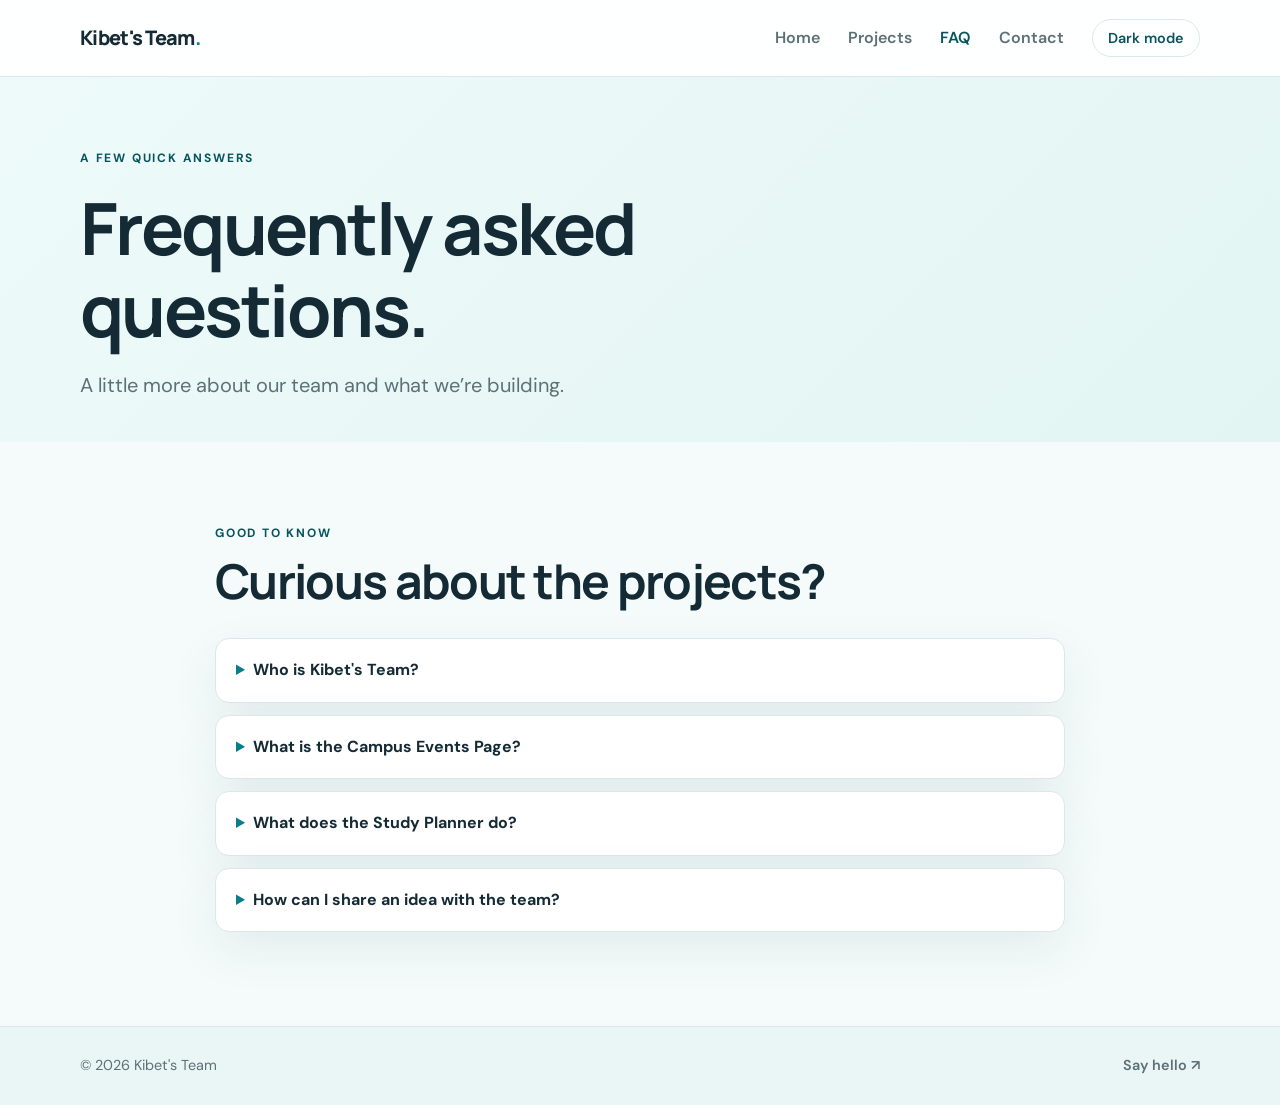
==== faq.html @ c1397e11 "Build Kibet's Team website" ====
<!doctype html>
<html lang="en">
  <head>
    <meta charset="UTF-8" />
    <meta name="viewport" content="width=device-width, initial-scale=1.0" />
    <meta
      name="description"
      content="Frequently asked questions about Kibet's Team and our student web projects."
    />
    <title>FAQ | Kibet's Team</title>
    <link rel="stylesheet" href="css/styles.css" />
    <script src="js/script.js" defer></script>
  </head>
  <body>
    <a class="skip-link" href="#main">Skip to main content</a>
    <header class="site-header">
      <div class="container header-inner">
        <a class="logo" href="index.html">Kibet's Team<span>.</span></a
        ><button
          class="nav-toggle"
          type="button"
          aria-expanded="false"
          aria-controls="site-nav"
        >
          Menu
        </button>
        <nav id="site-nav" class="site-nav" aria-label="Main">
          <ul>
            <li><a href="index.html">Home</a></li>
            <li><a href="projects.html">Projects</a></li>
            <li><a href="faq.html" aria-current="page">FAQ</a></li>
            <li><a href="contact.html">Contact</a></li>
          </ul>
        </nav>
        <button class="theme-toggle" type="button" aria-pressed="false">
          Dark mode
        </button>
      </div>
    </header>
    <main id="main">
      <section class="page-hero">
        <div class="container">
          <p class="eyebrow">A FEW QUICK ANSWERS</p>
          <h1>Frequently asked questions.</h1>
          <p class="lead">
            A little more about our team and what we’re building.
          </p>
        </div>
      </section>
      <section class="container section faq-list" aria-labelledby="faq-heading">
        <p class="eyebrow">GOOD TO KNOW</p>
        <h2 id="faq-heading">Curious about the projects?</h2>
        <details class="faq-item">
          <summary>Who is Kibet's Team?</summary>
          <p>
            We are Amani Kibet and Noman Keli, Computer Science students
            learning web technologies through small, useful projects.
          </p>
        </details>
        <details class="faq-item">
          <summary>What is the Campus Events Page?</summary>
          <p>
            It is our campus-life project idea for helping students discover
            talks, clubs, sports, and other activities in one place.
          </p>
        </details>
        <details class="faq-item">
          <summary>What does the Study Planner do?</summary>
          <p>
            It is a productivity project idea for organising assignments,
            revision, and study sessions across the week.
          </p>
        </details>
        <details class="faq-item">
          <summary>How can I share an idea with the team?</summary>
          <p>
            Visit our Contact page and use the form to write your suggestion.
            The current form is a front-end demonstration and does not send data
            to a server yet.
          </p>
        </details>
      </section>
    </main>
    <footer class="site-footer">
      <div class="container footer-inner">
        <p>© <span id="year">2026</span> Kibet's Team</p>
        <a href="contact.html">Say hello <span aria-hidden="true">↗</span></a>
      </div>
    </footer>
  </body>
</html>
---- css/styles.css ----
@import url("https://fonts.googleapis.com/css2?family=DM+Sans:wght@400;500;600;700&family=Manrope:wght@400;500;600;700;800&display=swap");
:root {
  color-scheme: light;
  --color-primary: #087e8b;
  --color-primary-dark: #07545e;
  --ink: #142b35;
  --muted: #5c7078;
  --paper: #f5fbfb;
  --surface: #fff;
  --line: #d9e8e9;
  --accent: #c7f0ee;
  --shadow: 0 18px 50px rgba(15, 62, 70, 0.08);
  --radius: 20px;
}
* {
  box-sizing: border-box;
}
html {
  scroll-behavior: smooth;
}
body {
  margin: 0;
  background: var(--paper);
  color: var(--ink);
  font-family: "DM Sans", sans-serif;
  line-height: 1.65;
}
h1,
h2,
h3,
.logo {
  font-family: Manrope, sans-serif;
  line-height: 1.14;
  letter-spacing: -0.035em;
}
h1 {
  font-size: clamp(2.7rem, 7vw, 5.5rem);
  max-width: 850px;
  margin: 0.25em 0;
}
h2 {
  font-size: clamp(2rem, 4vw, 3rem);
  margin: 0.2em 0 0.5em;
}
h3 {
  font-size: 1.3rem;
  margin: 0.25rem 0;
}
.container {
  width: min(1120px, calc(100% - 40px));
  margin-inline: auto;
}
.site-header {
  background: rgba(255, 255, 255, 0.91);
  border-bottom: 1px solid var(--line);
  position: sticky;
  top: 0;
  z-index: 5;
  backdrop-filter: blur(14px);
}
.header-inner {
  min-height: 76px;
  display: flex;
  align-items: center;
  gap: 28px;
}
.logo {
  font-weight: 800;
  text-decoration: none;
  color: var(--ink);
  font-size: 1.25rem;
  margin-right: auto;
}
.logo span {
  color: var(--color-primary);
}
.site-nav ul {
  display: flex;
  gap: 28px;
  list-style: none;
  margin: 0;
  padding: 0;
}
.site-nav a,
.footer-inner a {
  color: var(--muted);
  text-decoration: none;
  font-weight: 600;
}
.site-nav a:hover,
.site-nav a[aria-current="page"],
.footer-inner a:hover {
  color: var(--color-primary-dark);
}
a:focus-visible,
button:focus-visible,
input:focus-visible,
textarea:focus-visible {
  outline: 3px solid #f0a93b;
  outline-offset: 3px;
}
.nav-toggle {
  display: none;
}
.theme-toggle,
.filter-button {
  background: transparent;
  color: var(--color-primary-dark);
  border: 1px solid var(--line);
  border-radius: 999px;
  padding: 9px 15px;
  font:
    600 0.9rem "DM Sans",
    sans-serif;
  cursor: pointer;
}
.hero {
  padding: 100px 0 112px;
  background:
    radial-gradient(ellipse at 85% 20%, #c9f1ee 0, transparent 36%),
    linear-gradient(135deg, #f0fbfa, #e8f6f6);
}
.hero-inner {
  position: relative;
}
.eyebrow {
  font-size: 0.75rem;
  letter-spacing: 0.15em;
  font-weight: 700;
  color: var(--color-primary-dark);
  margin: 0 0 10px;
}
.lead {
  font-size: clamp(1.05rem, 2vw, 1.25rem);
  color: var(--muted);
  max-width: 640px;
  margin: 0 0 28px;
}
.button {
  display: inline-flex;
  align-items: center;
  gap: 22px;
  background: var(--color-primary);
  color: white;
  border: 0;
  border-radius: 999px;
  padding: 13px 20px;
  text-decoration: none;
  font:
    700 1rem "DM Sans",
    sans-serif;
  cursor: pointer;
  transition:
    transform 0.2s,
    background 0.2s;
}
.button:hover {
  background: var(--color-primary-dark);
  transform: translateY(-2px);
}
.section {
  padding-top: 82px;
  padding-bottom: 82px;
}
.section-heading {
  margin-bottom: 26px;
}
.team-grid {
  display: grid;
  grid-template-columns: repeat(2, minmax(0, 1fr));
  gap: 22px;
}
.card,
.contact-form {
  background: var(--surface);
  border: 1px solid var(--line);
  border-radius: var(--radius);
  padding: 28px;
  box-shadow: var(--shadow);
}
.profile-card p:last-child {
  color: var(--muted);
  margin-bottom: 0;
}
.role {
  color: var(--color-primary-dark);
  font-size: 0.86rem;
  font-weight: 700;
  margin: 14px 0 4px;
}
.avatar {
  width: 58px;
  height: 58px;
  border-radius: 18px;
  background: var(--accent);
  color: var(--color-primary-dark);
  display: grid;
  place-items: center;
  font-weight: 800;
  font-size: 1.15rem;
}
.avatar-alt {
  background: #dce9fd;
  color: #315687;
}
.learning {
  display: grid;
  grid-template-columns: 1fr 1fr;
  gap: 50px;
  align-items: start;
  border-top: 1px solid var(--line);
}
.skill-list {
  list-style: none;
  padding: 0;
  margin: 0;
}
.skill-list li {
  display: flex;
  gap: 22px;
  border-bottom: 1px solid var(--line);
  padding: 12px 0;
}
.skill-list strong {
  min-width: 115px;
  color: var(--color-primary-dark);
}
.skill-list span {
  color: var(--muted);
}
.site-footer {
  background: #eaf5f5;
  border-top: 1px solid var(--line);
}
.footer-inner {
  min-height: 78px;
  display: flex;
  align-items: center;
  justify-content: space-between;
  color: var(--muted);
  font-size: 0.9rem;
}
.footer-inner p {
  margin: 0;
}
.page-hero {
  padding: 72px 0 40px;
  background: linear-gradient(135deg, #eefafa, #e2f5f3);
}
.page-hero h1 {
  font-size: clamp(2.6rem, 6vw, 4.5rem);
}
.page-hero .lead {
  margin-bottom: 0;
}
.search-label {
  display: block;
  font-weight: 700;
  margin-bottom: 7px;
}
.search-input,
.form-field input,
.form-field textarea {
  width: 100%;
  font: inherit;
  color: var(--ink);
  background: var(--surface);
  border: 1px solid #b9ced0;
  border-radius: 12px;
  padding: 12px 14px;
}
.search-input {
  max-width: 540px;
}
.filter-bar {
  display: flex;
  gap: 10px;
  flex-wrap: wrap;
  margin: 22px 0 8px;
}
.filter-button:hover,
.filter-button.is-active {
  background: var(--color-primary-dark);
  border-color: var(--color-primary-dark);
  color: white;
}
.result-count {
  font-size: 0.9rem;
  color: var(--muted);
  min-height: 1.5em;
}
.project-grid {
  display: grid;
  grid-template-columns: repeat(3, minmax(0, 1fr));
  gap: 18px;
  margin-top: 18px;
}
.project-card {
  min-height: 225px;
  display: flex;
  flex-direction: column;
}
.project-card .tag {
  font-size: 0.75rem;
  text-transform: uppercase;
  letter-spacing: 0.12em;
  color: var(--color-primary-dark);
  font-weight: 700;
}
.project-card p {
  color: var(--muted);
}
.project-card .project-status {
  margin-top: auto;
  font-size: 0.83rem;
  font-weight: 700;
  color: var(--color-primary-dark);
}
.contact-layout {
  display: grid;
  grid-template-columns: 0.8fr 1.2fr;
  gap: 64px;
  align-items: start;
}
.contact-layout > div p:last-child {
  color: var(--muted);
}
.contact-form {
  display: grid;
  gap: 18px;
}
.form-field label {
  display: block;
  font-weight: 700;
  margin-bottom: 6px;
}
.form-field input[aria-invalid="true"],
.form-field textarea[aria-invalid="true"] {
  border-color: #b42318;
}
.error {
  display: block;
  color: #b42318;
  min-height: 1.3em;
}
.success-message {
  color: var(--color-primary-dark);
  font-weight: 700;
  margin: 0;
}
.skip-link {
  position: absolute;
  left: 12px;
  top: -60px;
  background: var(--ink);
  color: white;
  padding: 10px 14px;
  border-radius: 8px;
  z-index: 10;
}
.skip-link:focus {
  top: 12px;
}
body.dark {
  color-scheme: dark;
  --ink: #e5f1f2;
  --muted: #a9c0c4;
  --paper: #102126;
  --surface: #172e34;
  --line: #2d484e;
  --accent: #214b50;
  --shadow: 0 18px 50px rgba(0, 0, 0, 0.15);
}
body.dark .site-header {
  background: rgba(18, 39, 45, 0.94);
}
body.dark .hero,
body.dark .page-hero {
  background:
    radial-gradient(ellipse at 85% 20%, #204b50 0, transparent 36%),
    linear-gradient(135deg, #142e34, #19383d);
}
body.dark .site-footer {
  background: #132a30;
}
body.dark .avatar-alt {
  background: #293d55;
  color: #c5d9ff;
}
body.dark .form-field input,
body.dark .form-field textarea,
body.dark .search-input {
  border-color: #456269;
}
body.dark .error {
  color: #ffaaa3;
}
body.dark .form-field input[aria-invalid="true"],
body.dark .form-field textarea[aria-invalid="true"] {
  border-color: #ffaaa3;
}
@media (max-width: 760px) {
  .container {
    width: min(100% - 32px, 600px);
  }
  .header-inner {
    min-height: 68px;
    gap: 10px;
    flex-wrap: wrap;
  }
  .nav-toggle {
    display: block;
    order: 2;
    background: transparent;
    border: 1px solid var(--line);
    border-radius: 999px;
    padding: 8px 13px;
    color: var(--ink);
    font:
      600 0.9rem "DM Sans",
      sans-serif;
  }
  .theme-toggle {
    order: 3;
    padding: 8px 12px;
  }
  .site-nav {
    display: none;
    order: 4;
    width: 100%;
    padding: 0 0 14px;
  }
  .site-nav.is-open {
    display: block;
  }
  .site-nav ul {
    flex-direction: column;
    gap: 4px;
  }
  .site-nav a {
    display: block;
    padding: 7px 0;
  }
  .hero {
    padding: 72px 0 80px;
  }
  .section {
    padding-top: 60px;
    padding-bottom: 60px;
  }
  .team-grid,
  .learning,
  .contact-layout {
    grid-template-columns: 1fr;
    gap: 20px;
  }
  .project-grid {
    grid-template-columns: repeat(2, minmax(0, 1fr));
  }
  .contact-layout {
    gap: 8px;
  }
  .skill-list li {
    gap: 12px;
  }
  .skill-list strong {
    min-width: 95px;
  }
}
@media (max-width: 480px) {
  .header-inner {
    gap: 8px;
  }
  .logo {
    font-size: 1.08rem;
  }
  .theme-toggle,
  .nav-toggle {
    font-size: 0.8rem;
    padding: 7px 10px;
  }
  .project-grid {
    grid-template-columns: 1fr;
  }
  .card,
  .contact-form {
    padding: 22px;
  }
  .hero {
    padding: 60px 0;
  }
  .footer-inner {
    gap: 12px;
  }
}

.faq-list {
  max-width: 850px;
}
.faq-list h2 {
  margin-bottom: 30px;
}
.faq-item {
  background: var(--surface);
  border: 1px solid var(--line);
  border-radius: 14px;
  padding: 18px 20px;
  margin: 12px 0;
  box-shadow: var(--shadow);
}
.faq-item summary {
  font-weight: 700;
  cursor: pointer;
  color: var(--ink);
}
.faq-item summary::marker {
  color: var(--color-primary);
}
.faq-item p {
  color: var(--muted);
  margin-bottom: 0;
}
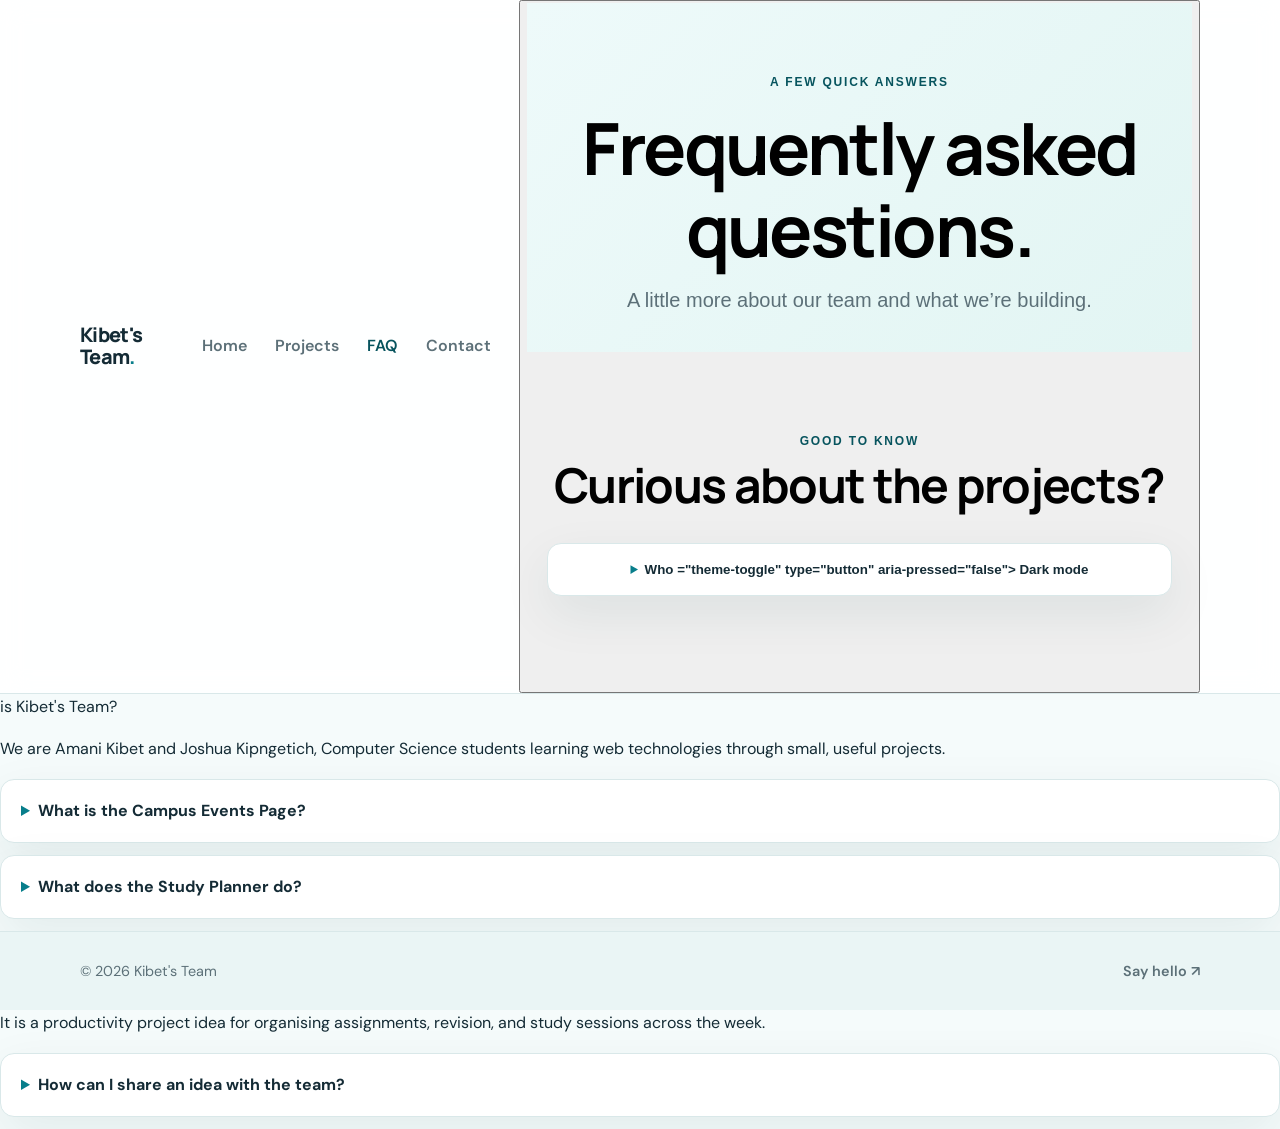
==== commit dddfd84f: "changed faq" ====
--- a/faq.html
+++ b/faq.html
@@ -7,7 +7,7 @@
       name="description"
       content="Frequently asked questions about Kibet's Team and our student web projects."
     />
-    <title>FAQ | Kibet's Team</title>
+    <title></title>
     <link rel="stylesheet" href="css/styles.css" />
     <script src="js/script.js" defer></script>
   </head>
@@ -22,7 +22,7 @@
           aria-expanded="false"
           aria-controls="site-nav"
         >
-          Menu
+          MenuFAQ | Kibet's Team
         </button>
         <nav id="site-nav" class="site-nav" aria-label="Main">
           <ul>
@@ -32,11 +32,7 @@
             <li><a href="contact.html">Contact</a></li>
           </ul>
         </nav>
-        <button class="theme-toggle" type="button" aria-pressed="false">
-          Dark mode
-        </button>
-      </div>
-    </header>
+        <button class
     <main id="main">
       <section class="page-hero">
         <div class="container">
@@ -51,9 +47,13 @@
         <p class="eyebrow">GOOD TO KNOW</p>
         <h2 id="faq-heading">Curious about the projects?</h2>
         <details class="faq-item">
-          <summary>Who is Kibet's Team?</summary>
+          <summary>Who ="theme-toggle" type="button" aria-pressed="false">
+          Dark mode
+        </button>
+      </div>
+    </header>is Kibet's Team?</summary>
           <p>
-            We are Amani Kibet and Noman Keli, Computer Science students
+            We are Amani Kibet and Joshua Kipngetich, Computer Science students
             learning web technologies through small, useful projects.
           </p>
         </details>
@@ -66,13 +66,6 @@
         </details>
         <details class="faq-item">
           <summary>What does the Study Planner do?</summary>
-          <p>
-            It is a productivity project idea for organising assignments,
-            revision, and study sessions across the week.
-          </p>
-        </details>
-        <details class="faq-item">
-          <summary>How can I share an idea with the team?</summary>
           <p>
             Visit our Contact page and use the form to write your suggestion.
             The current form is a front-end demonstration and does not send data
@@ -88,4 +81,11 @@
       </div>
     </footer>
   </body>
+            It is a productivity project idea for organising assignments,
+            revision, and study sessions across the week.
+          </p>
+        </details>
+        <details class="faq-item">
+          <summary>How can I share an idea with the team?</summary>
+          <p>
 </html>
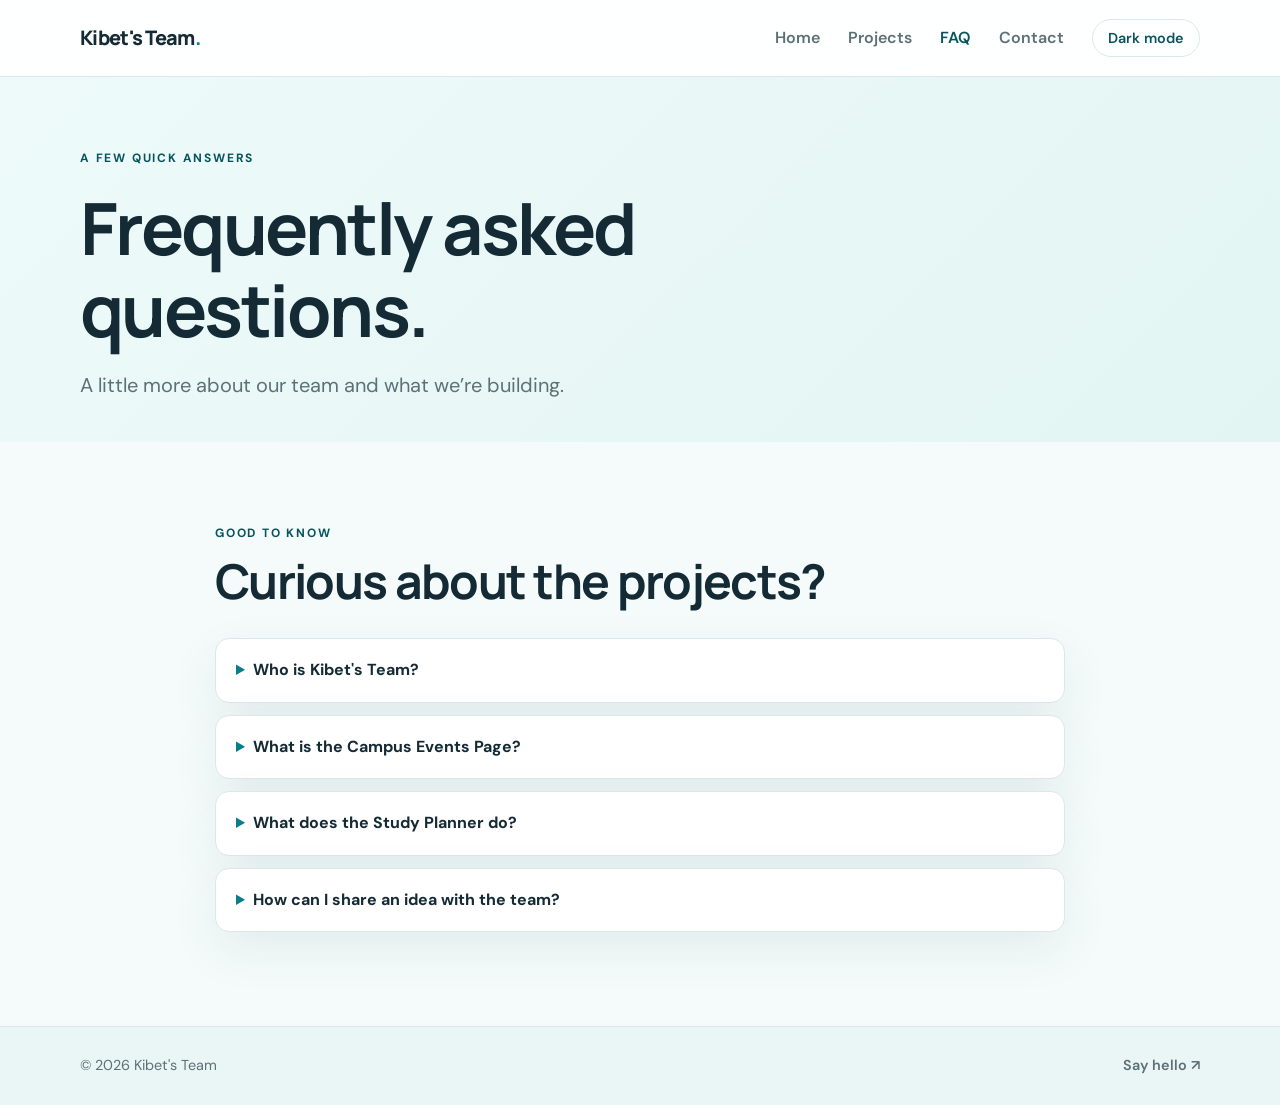
==== commit 74c13958: "fixed the faq section" ====
--- a/faq.html
+++ b/faq.html
@@ -7,7 +7,7 @@
       name="description"
       content="Frequently asked questions about Kibet's Team and our student web projects."
     />
-    <title></title>
+    <title>FAQ | Kibet's Team</title>
     <link rel="stylesheet" href="css/styles.css" />
     <script src="js/script.js" defer></script>
   </head>
@@ -22,7 +22,7 @@
           aria-expanded="false"
           aria-controls="site-nav"
         >
-          MenuFAQ | Kibet's Team
+          Menu
         </button>
         <nav id="site-nav" class="site-nav" aria-label="Main">
           <ul>
@@ -32,7 +32,11 @@
             <li><a href="contact.html">Contact</a></li>
           </ul>
         </nav>
-        <button class
+        <button class="theme-toggle" type="button" aria-pressed="false">
+          Dark mode
+        </button>
+      </div>
+    </header>
     <main id="main">
       <section class="page-hero">
         <div class="container">
@@ -47,11 +51,7 @@
         <p class="eyebrow">GOOD TO KNOW</p>
         <h2 id="faq-heading">Curious about the projects?</h2>
         <details class="faq-item">
-          <summary>Who ="theme-toggle" type="button" aria-pressed="false">
-          Dark mode
-        </button>
-      </div>
-    </header>is Kibet's Team?</summary>
+          <summary>Who is Kibet's Team?</summary>
           <p>
             We are Amani Kibet and Joshua Kipngetich, Computer Science students
             learning web technologies through small, useful projects.
@@ -67,6 +67,13 @@
         <details class="faq-item">
           <summary>What does the Study Planner do?</summary>
           <p>
+            It is a productivity project idea for organising assignments,
+            revision, and study sessions across the week.
+          </p>
+        </details>
+        <details class="faq-item">
+          <summary>How can I share an idea with the team?</summary>
+          <p>
             Visit our Contact page and use the form to write your suggestion.
             The current form is a front-end demonstration and does not send data
             to a server yet.
@@ -81,11 +88,4 @@
       </div>
     </footer>
   </body>
-            It is a productivity project idea for organising assignments,
-            revision, and study sessions across the week.
-          </p>
-        </details>
-        <details class="faq-item">
-          <summary>How can I share an idea with the team?</summary>
-          <p>
 </html>
